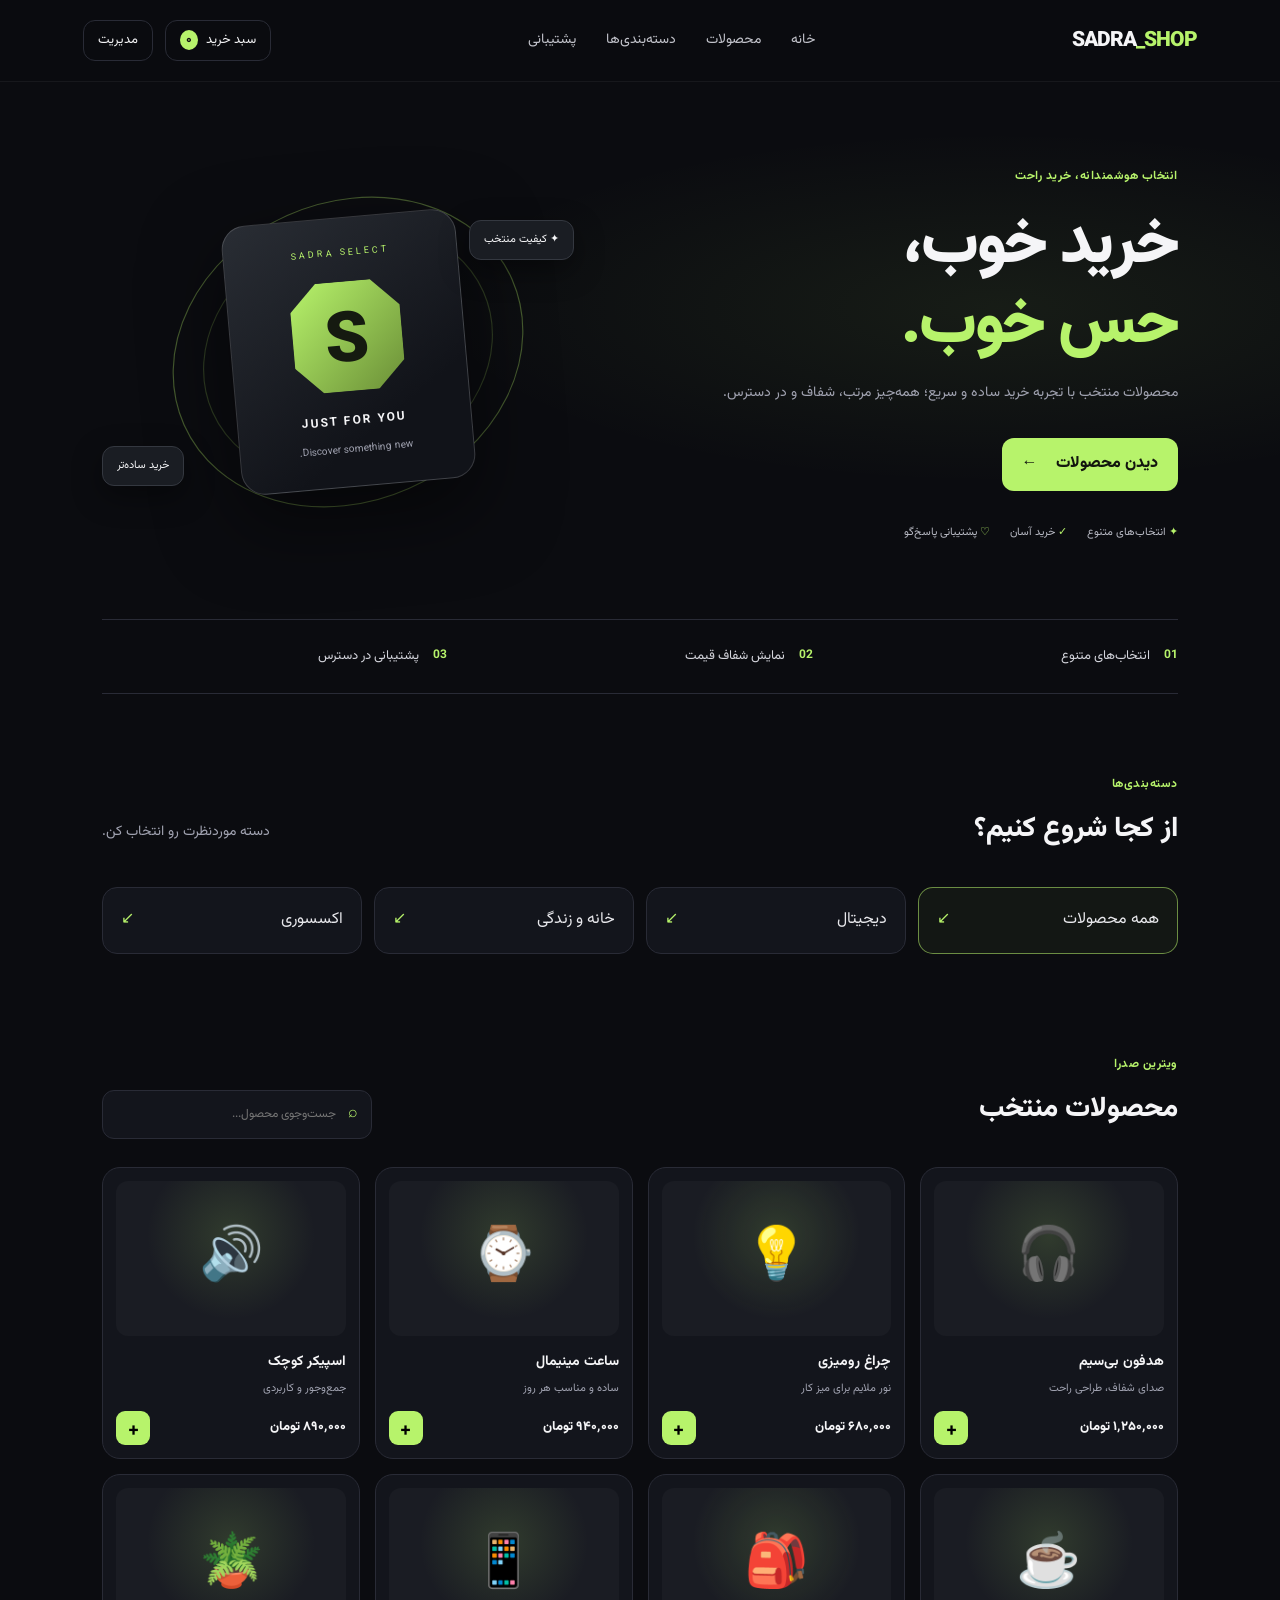
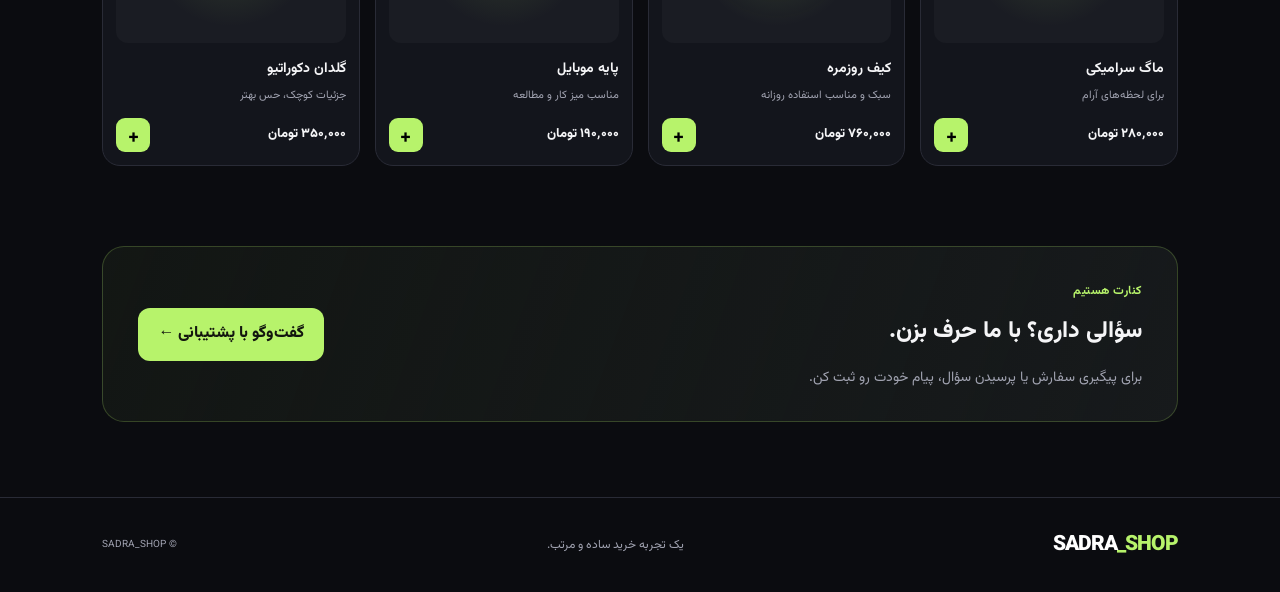
==== index.html @ ea57378d "Add files via upload" ====
<!doctype html>
<html lang="fa" dir="rtl">
<head>
<meta charset="utf-8"><meta name="viewport" content="width=device-width, initial-scale=1">
<title>SADRA_SHOP | فروشگاه</title><link rel="stylesheet" href="style.css">
</head>
<body>
<header class="topbar"><a class="brand" href="index.html">SADRA<span>_SHOP</span></a>
<button class="menu-btn" id="menuBtn" aria-label="باز کردن منو">☰</button>
<nav id="nav"><a href="#home">خانه</a><a href="#products">محصولات</a><a href="#categories">دسته‌بندی‌ها</a><a href="#support">پشتیبانی</a></nav>
<div class="head-actions"><button id="cartBtn" class="outline">سبد خرید <b id="cartCount">0</b></button><a class="admin-link" href="admin.html">مدیریت</a></div></header>
<main>
<section class="hero" id="home"><div class="hero-copy"><span class="eyebrow">انتخاب هوشمندانه، خرید راحت</span><h1>خرید خوب،<br><em>حس خوب.</em></h1><p>محصولات منتخب با تجربه خرید ساده و سریع؛ همه‌چیز مرتب، شفاف و در دسترس.</p><a class="primary" href="#products">دیدن محصولات <span>←</span></a><div class="hero-notes"><span>✦ انتخاب‌های متنوع</span><span>✓ خرید آسان</span><span>♡ پشتیبانی پاسخ‌گو</span></div></div><div class="hero-art"><div class="art-orbit"></div><div class="art-card"><span class="art-tag">SADRA SELECT</span><div class="art-cube">S</div><strong>JUST FOR YOU</strong><small>Discover something new.</small></div><div class="floating f1">✦ کیفیت منتخب</div><div class="floating f2">خرید ساده‌تر</div></div></section>
<section class="trust-row"><div><b>01</b><span>انتخاب‌های متنوع</span></div><div><b>02</b><span>نمایش شفاف قیمت</span></div><div><b>03</b><span>پشتیبانی در دسترس</span></div></section>
<section class="section" id="categories"><div class="section-head"><div><span class="eyebrow">دسته‌بندی‌ها</span><h2>از کجا شروع کنیم؟</h2></div><p>دسته موردنظرت رو انتخاب کن.</p></div><div class="category-grid"><button class="category active" data-category="همه">همه محصولات <span>↙</span></button><button class="category" data-category="دیجیتال">دیجیتال <span>↙</span></button><button class="category" data-category="خانه">خانه و زندگی <span>↙</span></button><button class="category" data-category="اکسسوری">اکسسوری <span>↙</span></button></div></section>
<section class="section products-section" id="products"><div class="section-head"><div><span class="eyebrow">ویترین صدرا</span><h2>محصولات منتخب</h2></div><label class="search"><span>⌕</span><input id="searchInput" placeholder="جست‌وجوی محصول..."></label></div><div class="product-grid" id="productGrid"></div><p class="empty hidden" id="emptyState">محصولی پیدا نشد.</p></section>
<section class="support-banner" id="support"><div><span class="eyebrow">کنارت هستیم</span><h2>سؤالی داری؟ با ما حرف بزن.</h2><p>برای پیگیری سفارش یا پرسیدن سؤال، پیام خودت رو ثبت کن.</p></div><button class="primary" id="supportBtn">گفت‌وگو با پشتیبانی ←</button></section>
</main><footer><a class="brand" href="#">SADRA<span>_SHOP</span></a><span>یک تجربه خرید ساده و مرتب.</span><small>© SADRA_SHOP</small></footer>
<div class="overlay hidden" id="cartModal"><div class="modal"><button class="close" data-close="cartModal">×</button><h2>سبد خرید</h2><div id="cartItems"></div><div class="total">مجموع: <b id="cartTotal">۰ تومان</b></div><form id="checkoutForm"><input name="name" placeholder="نام و نام خانوادگی" required><input name="phone" placeholder="شماره تماس" inputmode="tel" required><textarea name="address" placeholder="آدرس تحویل" required></textarea><button class="primary" type="submit">ثبت سفارش</button></form><p class="hint">این نسخه نمایشی است؛ سفارش‌ها فقط در همین مرورگر ذخیره می‌شوند و پرداخت آنلاین ندارد.</p></div></div>
<div class="overlay hidden" id="supportModal"><div class="modal"><button class="close" data-close="supportModal">×</button><h2>پشتیبانی صدرا</h2><div class="chat-box" id="chatMessages"><div class="chat-msg">سلام! چطور می‌تونیم کمکت کنیم؟</div></div><form id="supportForm"><textarea name="message" placeholder="پیامت رو بنویس..." required></textarea><button class="primary" type="submit">ارسال پیام</button></form><p class="hint">پیام‌ها به‌صورت محلی در این مرورگر نگهداری می‌شوند.</p></div></div>
<div class="toast hidden" id="toast"></div><script src="app.js"></script></body></html>
---- style.css ----
@import url('https://fonts.googleapis.com/css2?family=Vazirmatn:wght@400;500;600;700;800;900&display=swap');
:root{--bg:#0b0c10;--panel:#13151c;--panel2:#191b24;--text:#f5f5f7;--muted:#a1a3b1;--line:#292b36;--accent:#b7f36b;--accent2:#d6ff9c}
*{box-sizing:border-box}html{scroll-behavior:smooth}body{margin:0;background:var(--bg);color:var(--text);font-family:Vazirmatn,Tahoma,sans-serif;line-height:1.8}a{color:inherit;text-decoration:none}button,input,textarea{font:inherit}button{cursor:pointer}.topbar{height:82px;padding:0 6.5%;display:flex;align-items:center;justify-content:space-between;border-bottom:1px solid #ffffff0e;gap:24px;position:sticky;top:0;background:#0b0c10ed;backdrop-filter:blur(16px);z-index:10}.brand{font-weight:900;letter-spacing:-1px;font-size:21px;direction:ltr;white-space:nowrap}.brand span{color:var(--accent)}nav{display:flex;gap:30px;color:#c2c3cb;font-size:14px}nav a:hover,.admin-link:hover{color:var(--accent)}.head-actions{display:flex;gap:12px;align-items:center}.outline,.admin-link{border:1px solid var(--line);border-radius:12px;padding:8px 14px;background:transparent;color:var(--text);font-size:13px}.outline b{background:var(--accent);color:#111;border-radius:50%;padding:0 6px;margin-right:5px}.menu-btn{display:none;background:none;border:0;color:white;font-size:25px}.hero{padding:80px 8% 76px;display:grid;grid-template-columns:1.05fr .95fr;align-items:center;gap:40px;min-height:510px;background:radial-gradient(ellipse at 78% 42%,#b7f36b12,transparent 40%)}.eyebrow{color:var(--accent);font-size:12px;font-weight:700;letter-spacing:.5px}.hero h1{font-size:clamp(42px,5vw,68px);line-height:1.25;margin:15px 0;font-weight:900;letter-spacing:-2px}.hero h1 em{font-style:normal;color:var(--accent)}.hero p,.section-head p,.support-banner p{color:var(--muted);font-size:14px;max-width:460px}.primary{border:0;background:var(--accent);color:#12150e;border-radius:12px;padding:12px 20px;font-weight:800;display:inline-flex;align-items:center;gap:18px;justify-content:center}.primary:hover{background:var(--accent2);transform:translateY(-1px)}.hero-copy>.primary{margin-top:18px}.hero-notes{display:flex;gap:20px;flex-wrap:wrap;color:#b8bac4;font-size:11px;margin-top:32px}.hero-notes span:first-letter{color:var(--accent)}.hero-art{height:340px;position:relative;display:grid;place-items:center}.art-orbit{position:absolute;width:300px;height:300px;border:1px solid #b7f36b55;border-radius:50%;transform:rotate(-24deg) scaleX(1.2)}.art-orbit:before,.art-orbit:after{content:"";position:absolute;border:1px solid #b7f36b33;border-radius:50%;inset:25px;transform:rotate(45deg)}.art-orbit:after{inset:55px;transform:rotate(-25deg)}.art-card{position:relative;width:235px;height:270px;border:1px solid #ffffff28;border-radius:24px;background:linear-gradient(145deg,#292d34,#111319 72%);box-shadow:0 28px 80px #0008;display:flex;flex-direction:column;align-items:center;justify-content:center;gap:8px;transform:rotate(-5deg)}.art-tag{font-size:9px;letter-spacing:3px;color:var(--accent)}.art-cube{height:110px;width:110px;display:grid;place-items:center;font-size:70px;font-weight:900;color:#151a10;background:linear-gradient(135deg,var(--accent),#6b8f37);clip-path:polygon(25% 0,75% 0,100% 25%,100% 75%,75% 100%,25% 100%,0 75%,0 25%);margin:12px}.art-card strong{letter-spacing:2px;font-size:12px}.art-card small{color:var(--muted);font-size:10px}.floating{position:absolute;background:#1a1d23;border:1px solid #343840;padding:9px 14px;border-radius:12px;font-size:11px;box-shadow:0 10px 30px #0006}.f1{top:38px;right:4%}.f2{bottom:36px;left:0}.trust-row{margin:0 8%;padding:25px 0;border-top:1px solid var(--line);border-bottom:1px solid var(--line);display:grid;grid-template-columns:repeat(3,1fr);gap:20px}.trust-row div{display:flex;gap:14px;align-items:center}.trust-row b{font-size:12px;color:var(--accent)}.trust-row span{font-size:13px;color:#d4d5dc}.section{padding:76px 8% 20px}.section-head{display:flex;align-items:end;justify-content:space-between;gap:20px;margin-bottom:28px}.section-head h2,.support-banner h2{font-size:28px;margin:5px 0;font-weight:800}.category-grid{display:grid;grid-template-columns:repeat(4,1fr);gap:12px}.category{display:flex;justify-content:space-between;align-items:center;background:var(--panel);border:1px solid var(--line);border-radius:15px;padding:18px;color:#e8e8ec;text-align:right}.category span{color:var(--accent)}.category.active,.category:hover{border-color:#b7f36b8a;background:#b7f36b0c}.products-section{padding-bottom:80px}.search{display:flex;align-items:center;gap:10px;background:var(--panel);border:1px solid var(--line);padding:9px 13px;border-radius:12px;width:min(270px,100%);color:var(--accent)}.search input{background:transparent;border:0;outline:0;color:white;width:100%;font-size:12px}.product-grid{display:grid;grid-template-columns:repeat(4,minmax(0,1fr));gap:15px}.product-card{background:var(--panel);border:1px solid var(--line);border-radius:18px;padding:13px;min-width:0;transition:.2s}.product-card:hover{transform:translateY(-4px);border-color:#b7f36b66}.product-art{height:155px;border-radius:12px;background:radial-gradient(circle at 50% 35%,#b7f36b25,transparent 55%),#1a1c23;display:grid;place-items:center;font-size:52px;margin-bottom:14px}.product-card h3{font-size:14px;margin:0 0 4px}.product-card p{font-size:11px;color:var(--muted);margin:0 0 12px}.product-bottom{display:flex;align-items:center;justify-content:space-between;gap:8px}.price{font-weight:800;font-size:13px}.add-btn{background:var(--accent);border:0;border-radius:9px;width:34px;height:34px;font-size:20px;font-weight:800}.support-banner{margin:0 8% 75px;padding:30px 35px;border:1px solid #b7f36b36;background:linear-gradient(110deg,#b7f36b0c,#171a1c);border-radius:22px;display:flex;align-items:center;justify-content:space-between;gap:25px}.support-banner h2{font-size:23px}.support-banner p{margin-bottom:0}.support-banner .primary{white-space:nowrap}footer{border-top:1px solid var(--line);padding:28px 8%;display:flex;align-items:center;justify-content:space-between;gap:18px;color:var(--muted);font-size:12px}footer .brand{color:white}.overlay{position:fixed;inset:0;background:#000b;z-index:30;display:grid;place-items:center;padding:18px}.hidden{display:none!important}.modal{width:min(520px,100%);max-height:90vh;overflow:auto;background:#12141a;border:1px solid #353844;border-radius:20px;padding:26px;position:relative}.modal h2{margin-top:0}.close{position:absolute;left:17px;top:12px;background:none;border:0;color:white;font-size:27px}.modal input,.modal textarea{width:100%;background:#0b0c10;border:1px solid var(--line);border-radius:10px;padding:12px;color:white;margin:7px 0;outline:none}.modal textarea{min-height:85px;resize:vertical}.modal form .primary{width:100%;margin-top:7px}.hint{font-size:11px;color:var(--muted)}.cart-row{display:flex;justify-content:space-between;align-items:center;gap:12px;padding:12px 0;border-bottom:1px solid var(--line);font-size:13px}.cart-row button{background:none;border:0;color:#ff8989}.total{padding:18px 0;font-size:14px}.total b{color:var(--accent)}.chat-box{height:220px;overflow:auto;background:#0b0c10;border:1px solid var(--line);border-radius:12px;padding:12px}.chat-msg{background:#22252e;padding:10px 12px;border-radius:12px 12px 3px 12px;margin-bottom:10px;font-size:13px;max-width:85%;width:fit-content}.chat-msg.mine{margin-right:auto;background:#b7f36b;color:#10130d;border-radius:12px 12px 12px 3px}.toast{position:fixed;bottom:20px;left:20px;background:var(--accent);color:#10130d;padding:12px 18px;border-radius:12px;z-index:50;font-size:13px;font-weight:700}.empty{color:var(--muted);text-align:center;padding:30px}
@media(max-width:900px){.topbar{padding:0 4%;gap:12px}nav{gap:14px}.hero{padding:55px 6%;gap:15px}.section{padding-left:6%;padding-right:6%}.product-grid{grid-template-columns:repeat(2,minmax(0,1fr))}.product-art{height:135px}.support-banner{margin-left:6%;margin-right:6%}}
@media(max-width:650px){.topbar{height:68px}.menu-btn{display:block;order:3}.topbar nav{display:none;position:absolute;top:67px;right:0;left:0;background:#111319;border-bottom:1px solid var(--line);padding:18px 6%;flex-direction:column;gap:12px}.topbar nav.open{display:flex}.head-actions{margin-right:auto}.admin-link{display:none}.outline{padding:7px 9px;font-size:11px}.brand{font-size:17px}.hero{grid-template-columns:1fr;padding:42px 7% 35px}.hero h1{font-size:49px}.hero-art{height:290px;grid-row:1}.art-orbit{width:245px;height:245px}.art-card{width:190px;height:225px}.art-cube{width:85px;height:85px;font-size:55px}.f1{right:0;top:18px}.f2{bottom:15px}.hero-notes{gap:12px}.trust-row{margin:0 7%;grid-template-columns:1fr;gap:12px}.section{padding:55px 7% 15px}.section-head{align-items:flex-start;flex-direction:column}.section-head h2,.support-banner h2{font-size:24px}.category-grid{grid-template-columns:repeat(2,1fr)}.category{padding:13px;font-size:12px}.product-grid{gap:10px}.product-card{padding:9px}.product-art{height:115px;font-size:42px}.product-card h3{font-size:12px}.product-bottom{align-items:flex-start;flex-direction:column}.add-btn{width:100%;height:32px}.support-banner{margin:25px 7% 50px;padding:22px;align-items:flex-start;flex-direction:column}.support-banner .primary{width:100%}footer{padding:25px 7%;flex-wrap:wrap}footer small{width:100%}}

/* Admin panel */
.panel{background:var(--panel);border:1px solid var(--line);border-radius:18px;padding:22px;margin:22px 0}.panel h2{font-size:18px;margin:0 0 18px}.admin-form{display:grid;grid-template-columns:repeat(3,minmax(0,1fr));gap:10px;margin-bottom:28px}.admin-form input,.admin-form select,.admin-row select{min-width:0;background:#0b0c10;border:1px solid var(--line);border-radius:10px;padding:11px;color:white;outline:none}.admin-row{display:flex;align-items:center;justify-content:space-between;gap:12px;padding:13px 0;border-bottom:1px solid var(--line);font-size:13px}.admin-row:last-child{border-bottom:0}.admin-row small{display:block;color:var(--muted);font-size:11px}.danger{border:1px solid #633b42;background:#321c22;color:#ff9aa5;border-radius:8px;padding:6px 10px}.admin-row b{white-space:nowrap;color:var(--accent)}@media(max-width:650px){.admin-form{grid-template-columns:1fr}.admin-row{align-items:flex-start;flex-wrap:wrap}.admin-row select{max-width:100%}}
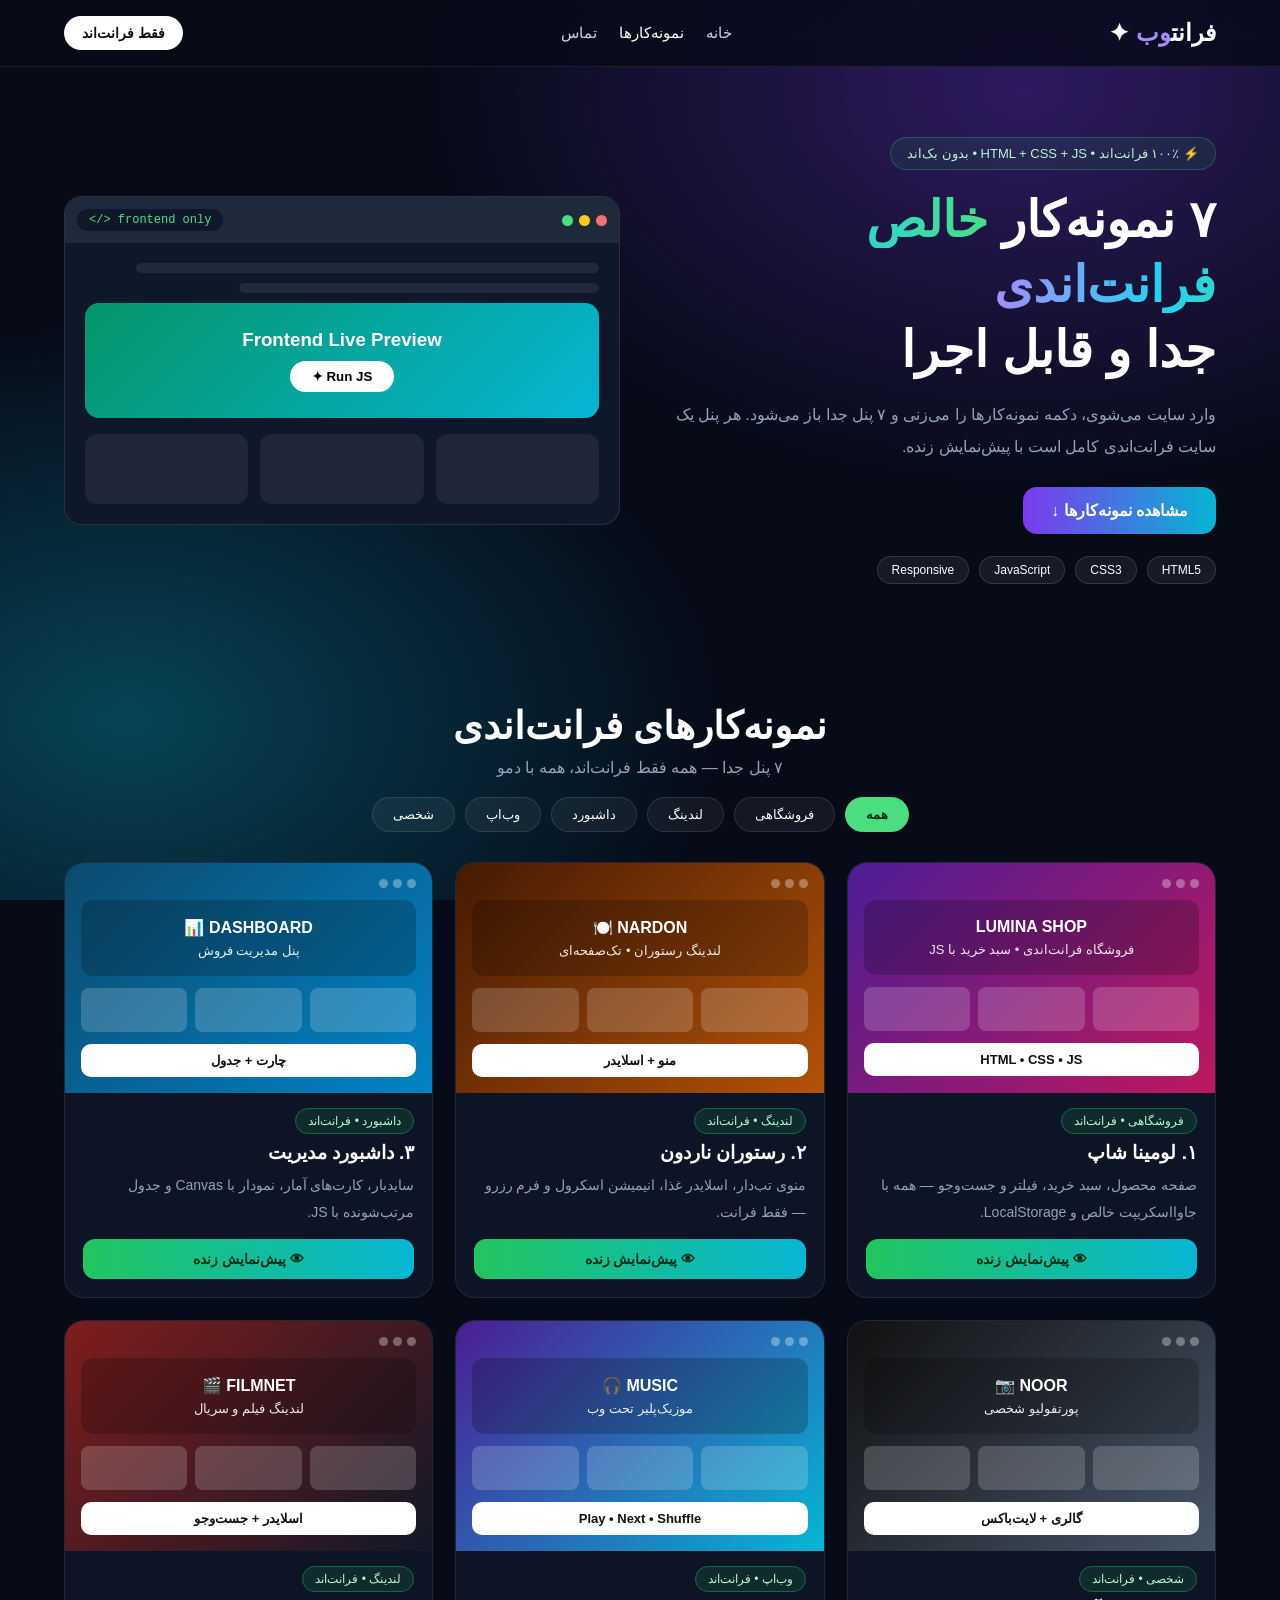
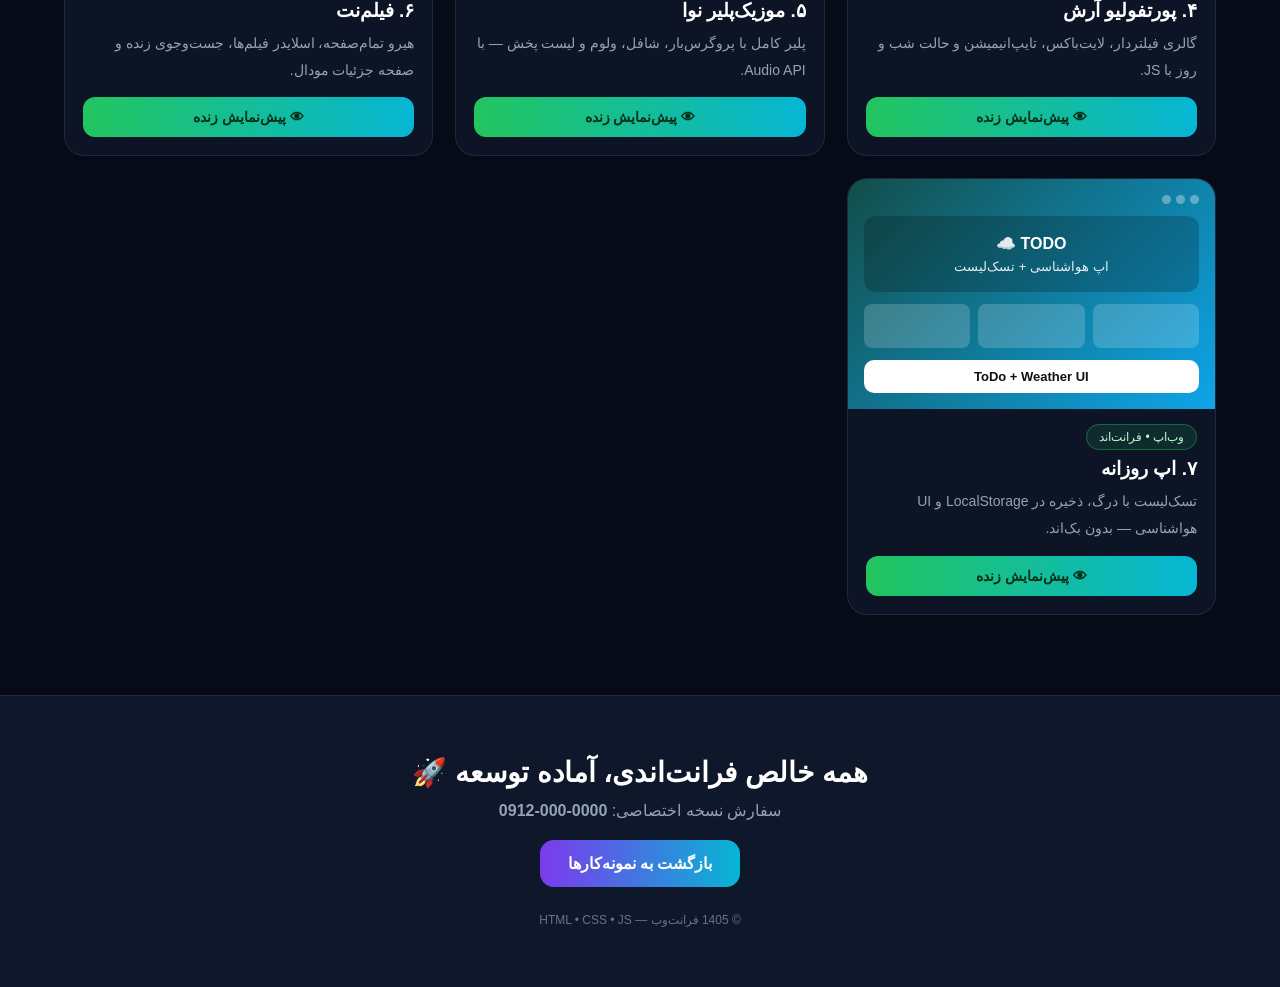
==== commit f8ccd00d: "Add files via upload" ====
--- a/index.html
+++ b/index.html
@@ -1,21 +1,106 @@
-<!doctype html>
+<!DOCTYPE html>
 <html lang="fa" dir="rtl">
 <head>
-<meta charset="utf-8"><meta name="viewport" content="width=device-width, initial-scale=1">
-<title>SADRA_SHOP | فروشگاه</title><link rel="stylesheet" href="style.css">
+<meta charset="UTF-8">
+<meta name="viewport" content="width=device-width, initial-scale=1.0">
+<title>فرانت‌وب | ۷ نمونه‌کار فرانت‌اند</title>
+<link rel="stylesheet" href="style.css">
 </head>
 <body>
-<header class="topbar"><a class="brand" href="index.html">SADRA<span>_SHOP</span></a>
-<button class="menu-btn" id="menuBtn" aria-label="باز کردن منو">☰</button>
-<nav id="nav"><a href="#home">خانه</a><a href="#products">محصولات</a><a href="#categories">دسته‌بندی‌ها</a><a href="#support">پشتیبانی</a></nav>
-<div class="head-actions"><button id="cartBtn" class="outline">سبد خرید <b id="cartCount">0</b></button><a class="admin-link" href="admin.html">مدیریت</a></div></header>
-<main>
-<section class="hero" id="home"><div class="hero-copy"><span class="eyebrow">انتخاب هوشمندانه، خرید راحت</span><h1>خرید خوب،<br><em>حس خوب.</em></h1><p>محصولات منتخب با تجربه خرید ساده و سریع؛ همه‌چیز مرتب، شفاف و در دسترس.</p><a class="primary" href="#products">دیدن محصولات <span>←</span></a><div class="hero-notes"><span>✦ انتخاب‌های متنوع</span><span>✓ خرید آسان</span><span>♡ پشتیبانی پاسخ‌گو</span></div></div><div class="hero-art"><div class="art-orbit"></div><div class="art-card"><span class="art-tag">SADRA SELECT</span><div class="art-cube">S</div><strong>JUST FOR YOU</strong><small>Discover something new.</small></div><div class="floating f1">✦ کیفیت منتخب</div><div class="floating f2">خرید ساده‌تر</div></div></section>
-<section class="trust-row"><div><b>01</b><span>انتخاب‌های متنوع</span></div><div><b>02</b><span>نمایش شفاف قیمت</span></div><div><b>03</b><span>پشتیبانی در دسترس</span></div></section>
-<section class="section" id="categories"><div class="section-head"><div><span class="eyebrow">دسته‌بندی‌ها</span><h2>از کجا شروع کنیم؟</h2></div><p>دسته موردنظرت رو انتخاب کن.</p></div><div class="category-grid"><button class="category active" data-category="همه">همه محصولات <span>↙</span></button><button class="category" data-category="دیجیتال">دیجیتال <span>↙</span></button><button class="category" data-category="خانه">خانه و زندگی <span>↙</span></button><button class="category" data-category="اکسسوری">اکسسوری <span>↙</span></button></div></section>
-<section class="section products-section" id="products"><div class="section-head"><div><span class="eyebrow">ویترین صدرا</span><h2>محصولات منتخب</h2></div><label class="search"><span>⌕</span><input id="searchInput" placeholder="جست‌وجوی محصول..."></label></div><div class="product-grid" id="productGrid"></div><p class="empty hidden" id="emptyState">محصولی پیدا نشد.</p></section>
-<section class="support-banner" id="support"><div><span class="eyebrow">کنارت هستیم</span><h2>سؤالی داری؟ با ما حرف بزن.</h2><p>برای پیگیری سفارش یا پرسیدن سؤال، پیام خودت رو ثبت کن.</p></div><button class="primary" id="supportBtn">گفت‌وگو با پشتیبانی ←</button></section>
-</main><footer><a class="brand" href="#">SADRA<span>_SHOP</span></a><span>یک تجربه خرید ساده و مرتب.</span><small>© SADRA_SHOP</small></footer>
-<div class="overlay hidden" id="cartModal"><div class="modal"><button class="close" data-close="cartModal">×</button><h2>سبد خرید</h2><div id="cartItems"></div><div class="total">مجموع: <b id="cartTotal">۰ تومان</b></div><form id="checkoutForm"><input name="name" placeholder="نام و نام خانوادگی" required><input name="phone" placeholder="شماره تماس" inputmode="tel" required><textarea name="address" placeholder="آدرس تحویل" required></textarea><button class="primary" type="submit">ثبت سفارش</button></form><p class="hint">این نسخه نمایشی است؛ سفارش‌ها فقط در همین مرورگر ذخیره می‌شوند و پرداخت آنلاین ندارد.</p></div></div>
-<div class="overlay hidden" id="supportModal"><div class="modal"><button class="close" data-close="supportModal">×</button><h2>پشتیبانی صدرا</h2><div class="chat-box" id="chatMessages"><div class="chat-msg">سلام! چطور می‌تونیم کمکت کنیم؟</div></div><form id="supportForm"><textarea name="message" placeholder="پیامت رو بنویس..." required></textarea><button class="primary" type="submit">ارسال پیام</button></form><p class="hint">پیام‌ها به‌صورت محلی در این مرورگر نگهداری می‌شوند.</p></div></div>
-<div class="toast hidden" id="toast"></div><script src="app.js"></script></body></html>+<div class="bg-glow"></div>
+<header class="header">
+<div class="logo">فرانت<span>وب</span> ✦</div>
+<nav class="nav">
+<a href="#home">خانه</a>
+<a href="#works" class="active">نمونه‌کارها</a>
+<a href="#contact">تماس</a>
+</nav>
+<a href="#works" class="btn-small">فقط فرانت‌اند</a>
+</header>
+
+<section class="hero" id="home">
+<div class="hero-text">
+<div class="pill">⚡ ۱۰۰٪ فرانت‌اند • HTML + CSS + JS • بدون بک‌اند</div>
+<h1>۷ نمونه‌کار <span class="grad">خالص فرانت‌اندی</span><br>جدا و قابل اجرا</h1>
+<p>وارد سایت می‌شوی، دکمه نمونه‌کارها را می‌زنی و ۷ پنل جدا باز می‌شود. هر پنل یک سایت فرانت‌اندی کامل است با پیش‌نمایش زنده.</p>
+<div class="hero-btns">
+<a href="#works" class="btn-main">مشاهده نمونه‌کارها ↓</a>
+</div>
+<div class="techs"><span>HTML5</span><span>CSS3</span><span>JavaScript</span><span>Responsive</span></div>
+</div>
+<div class="hero-visual">
+<div class="browser">
+<div class="browser-bar"><i></i><i></i><i></i><span>&lt;/&gt; frontend only</span></div>
+<div class="browser-body">
+<div class="code-line w90"></div>
+<div class="code-line w70"></div>
+<div class="bv-hero"><h3>Frontend Live Preview</h3><button>Run JS ✦</button></div>
+<div class="bv-row"><div></div><div></div><div></div></div>
+</div>
+</div>
+</div>
+</section>
+
+<section class="works" id="works">
+<div class="section-head">
+<h2>نمونه‌کارهای فرانت‌اندی</h2>
+<p>۷ پنل جدا — همه فقط فرانت‌اند، همه با دمو</p>
+<div class="filters">
+<button class="filter active" data-f="all">همه</button>
+<button class="filter" data-f="فروشگاهی">فروشگاهی</button>
+<button class="filter" data-f="لندینگ">لندینگ</button>
+<button class="filter" data-f="داشبورد">داشبورد</button>
+<button class="filter" data-f="وب‌اپ">وب‌اپ</button>
+<button class="filter" data-f="شخصی">شخصی</button>
+</div>
+</div>
+
+<div class="grid">
+<article class="card" data-cat="فروشگاهی">
+<div class="mock m1"><div class="dots"><i></i><i></i><i></i></div><div class="m-hero">LUMINA SHOP<span>فروشگاه فرانت‌اندی • سبد خرید با JS</span></div><div class="m-row"><div></div><div></div><div></div></div><div class="m-btn">HTML • CSS • JS</div></div>
+<div class="card-body"><span class="badge">فروشگاهی • فرانت‌اند</span><h3>۱. لومینا شاپ</h3><p>صفحه محصول، سبد خرید، فیلتر و جست‌وجو — همه با جاوااسکریپت خالص و LocalStorage.</p><div class="actions"><button onclick="openDemo(0)">👁 پیش‌نمایش زنده</button></div></div>
+</article>
+
+<article class="card" data-cat="لندینگ">
+<div class="mock m2"><div class="dots"><i></i><i></i><i></i></div><div class="m-hero">NARDON 🍽️<span>لندینگ رستوران • تک‌صفحه‌ای</span></div><div class="m-row"><div></div><div></div><div></div></div><div class="m-btn">منو + اسلایدر</div></div>
+<div class="card-body"><span class="badge">لندینگ • فرانت‌اند</span><h3>۲. رستوران ناردون</h3><p>منوی تب‌دار، اسلایدر غذا، انیمیشن اسکرول و فرم رزرو — فقط فرانت.</p><div class="actions"><button onclick="openDemo(1)">👁 پیش‌نمایش زنده</button></div></div>
+</article>
+
+<article class="card" data-cat="داشبورد">
+<div class="mock m3"><div class="dots"><i></i><i></i><i></i></div><div class="m-hero">DASHBOARD 📊<span>پنل مدیریت فروش</span></div><div class="m-row"><div></div><div></div><div></div></div><div class="m-btn">چارت + جدول</div></div>
+<div class="card-body"><span class="badge">داشبورد • فرانت‌اند</span><h3>۳. داشبورد مدیریت</h3><p>سایدبار، کارت‌های آمار، نمودار با Canvas و جدول مرتب‌شونده با JS.</p><div class="actions"><button onclick="openDemo(2)">👁 پیش‌نمایش زنده</button></div></div>
+</article>
+
+<article class="card" data-cat="شخصی">
+<div class="mock m4"><div class="dots"><i></i><i></i><i></i></div><div class="m-hero">NOOR 📷<span>پورتفولیو شخصی</span></div><div class="m-row"><div></div><div></div><div></div></div><div class="m-btn">گالری + لایت‌باکس</div></div>
+<div class="card-body"><span class="badge">شخصی • فرانت‌اند</span><h3>۴. پورتفولیو آرش</h3><p>گالری فیلتردار، لایت‌باکس، تایپ‌انیمیشن و حالت شب و روز با JS.</p><div class="actions"><button onclick="openDemo(3)">👁 پیش‌نمایش زنده</button></div></div>
+</article>
+
+<article class="card" data-cat="وب‌اپ">
+<div class="mock m5"><div class="dots"><i></i><i></i><i></i></div><div class="m-hero">MUSIC 🎧<span>موزیک‌پلیر تحت وب</span></div><div class="m-row"><div></div><div></div><div></div></div><div class="m-btn">Play • Next • Shuffle</div></div>
+<div class="card-body"><span class="badge">وب‌اپ • فرانت‌اند</span><h3>۵. موزیک‌پلیر نوا</h3><p>پلیر کامل با پروگرس‌بار، شافل، ولوم و لیست پخش — با Audio API.</p><div class="actions"><button onclick="openDemo(4)">👁 پیش‌نمایش زنده</button></div></div>
+</article>
+
+<article class="card" data-cat="لندینگ">
+<div class="mock m6"><div class="dots"><i></i><i></i><i></i></div><div class="m-hero">FILMNET 🎬<span>لندینگ فیلم و سریال</span></div><div class="m-row"><div></div><div></div><div></div></div><div class="m-btn">اسلایدر + جست‌وجو</div></div>
+<div class="card-body"><span class="badge">لندینگ • فرانت‌اند</span><h3>۶. فیلم‌نت</h3><p>هیرو تمام‌صفحه، اسلایدر فیلم‌ها، جست‌وجوی زنده و صفحه جزئیات مودال.</p><div class="actions"><button onclick="openDemo(5)">👁 پیش‌نمایش زنده</button></div></div>
+</article>
+
+<article class="card" data-cat="وب‌اپ">
+<div class="mock m7"><div class="dots"><i></i><i></i><i></i></div><div class="m-hero">TODO ☁️<span>اپ هواشناسی + تسک‌لیست</span></div><div class="m-row"><div></div><div></div><div></div></div><div class="m-btn">ToDo + Weather UI</div></div>
+<div class="card-body"><span class="badge">وب‌اپ • فرانت‌اند</span><h3>۷. اپ روزانه</h3><p>تسک‌لیست با درگ، ذخیره در LocalStorage و UI هواشناسی — بدون بک‌اند.</p><div class="actions"><button onclick="openDemo(6)">👁 پیش‌نمایش زنده</button></div></div>
+</article>
+</div>
+</section>
+
+<footer id="contact">
+<h2>همه خالص فرانت‌اندی، آماده توسعه 🚀</h2>
+<p>سفارش نسخه اختصاصی: <b dir="ltr">0912-000-0000</b></p>
+<a href="#works" class="btn-main">بازگشت به نمونه‌کارها</a>
+<span class="copy">© 1405 فرانت‌وب — HTML • CSS • JS</span>
+</footer>
+
+<div class="modal" id="modal"><div class="modal-box"><button class="close" onclick="closeDemo()">✕</button><div id="modalContent"></div></div></div>
+<script src="script.js"></script>
+</body>
+</html>
--- a/style.css
+++ b/style.css
@@ -1,8 +1,43 @@
-@import url('https://fonts.googleapis.com/css2?family=Vazirmatn:wght@400;500;600;700;800;900&display=swap');
-:root{--bg:#0b0c10;--panel:#13151c;--panel2:#191b24;--text:#f5f5f7;--muted:#a1a3b1;--line:#292b36;--accent:#b7f36b;--accent2:#d6ff9c}
-*{box-sizing:border-box}html{scroll-behavior:smooth}body{margin:0;background:var(--bg);color:var(--text);font-family:Vazirmatn,Tahoma,sans-serif;line-height:1.8}a{color:inherit;text-decoration:none}button,input,textarea{font:inherit}button{cursor:pointer}.topbar{height:82px;padding:0 6.5%;display:flex;align-items:center;justify-content:space-between;border-bottom:1px solid #ffffff0e;gap:24px;position:sticky;top:0;background:#0b0c10ed;backdrop-filter:blur(16px);z-index:10}.brand{font-weight:900;letter-spacing:-1px;font-size:21px;direction:ltr;white-space:nowrap}.brand span{color:var(--accent)}nav{display:flex;gap:30px;color:#c2c3cb;font-size:14px}nav a:hover,.admin-link:hover{color:var(--accent)}.head-actions{display:flex;gap:12px;align-items:center}.outline,.admin-link{border:1px solid var(--line);border-radius:12px;padding:8px 14px;background:transparent;color:var(--text);font-size:13px}.outline b{background:var(--accent);color:#111;border-radius:50%;padding:0 6px;margin-right:5px}.menu-btn{display:none;background:none;border:0;color:white;font-size:25px}.hero{padding:80px 8% 76px;display:grid;grid-template-columns:1.05fr .95fr;align-items:center;gap:40px;min-height:510px;background:radial-gradient(ellipse at 78% 42%,#b7f36b12,transparent 40%)}.eyebrow{color:var(--accent);font-size:12px;font-weight:700;letter-spacing:.5px}.hero h1{font-size:clamp(42px,5vw,68px);line-height:1.25;margin:15px 0;font-weight:900;letter-spacing:-2px}.hero h1 em{font-style:normal;color:var(--accent)}.hero p,.section-head p,.support-banner p{color:var(--muted);font-size:14px;max-width:460px}.primary{border:0;background:var(--accent);color:#12150e;border-radius:12px;padding:12px 20px;font-weight:800;display:inline-flex;align-items:center;gap:18px;justify-content:center}.primary:hover{background:var(--accent2);transform:translateY(-1px)}.hero-copy>.primary{margin-top:18px}.hero-notes{display:flex;gap:20px;flex-wrap:wrap;color:#b8bac4;font-size:11px;margin-top:32px}.hero-notes span:first-letter{color:var(--accent)}.hero-art{height:340px;position:relative;display:grid;place-items:center}.art-orbit{position:absolute;width:300px;height:300px;border:1px solid #b7f36b55;border-radius:50%;transform:rotate(-24deg) scaleX(1.2)}.art-orbit:before,.art-orbit:after{content:"";position:absolute;border:1px solid #b7f36b33;border-radius:50%;inset:25px;transform:rotate(45deg)}.art-orbit:after{inset:55px;transform:rotate(-25deg)}.art-card{position:relative;width:235px;height:270px;border:1px solid #ffffff28;border-radius:24px;background:linear-gradient(145deg,#292d34,#111319 72%);box-shadow:0 28px 80px #0008;display:flex;flex-direction:column;align-items:center;justify-content:center;gap:8px;transform:rotate(-5deg)}.art-tag{font-size:9px;letter-spacing:3px;color:var(--accent)}.art-cube{height:110px;width:110px;display:grid;place-items:center;font-size:70px;font-weight:900;color:#151a10;background:linear-gradient(135deg,var(--accent),#6b8f37);clip-path:polygon(25% 0,75% 0,100% 25%,100% 75%,75% 100%,25% 100%,0 75%,0 25%);margin:12px}.art-card strong{letter-spacing:2px;font-size:12px}.art-card small{color:var(--muted);font-size:10px}.floating{position:absolute;background:#1a1d23;border:1px solid #343840;padding:9px 14px;border-radius:12px;font-size:11px;box-shadow:0 10px 30px #0006}.f1{top:38px;right:4%}.f2{bottom:36px;left:0}.trust-row{margin:0 8%;padding:25px 0;border-top:1px solid var(--line);border-bottom:1px solid var(--line);display:grid;grid-template-columns:repeat(3,1fr);gap:20px}.trust-row div{display:flex;gap:14px;align-items:center}.trust-row b{font-size:12px;color:var(--accent)}.trust-row span{font-size:13px;color:#d4d5dc}.section{padding:76px 8% 20px}.section-head{display:flex;align-items:end;justify-content:space-between;gap:20px;margin-bottom:28px}.section-head h2,.support-banner h2{font-size:28px;margin:5px 0;font-weight:800}.category-grid{display:grid;grid-template-columns:repeat(4,1fr);gap:12px}.category{display:flex;justify-content:space-between;align-items:center;background:var(--panel);border:1px solid var(--line);border-radius:15px;padding:18px;color:#e8e8ec;text-align:right}.category span{color:var(--accent)}.category.active,.category:hover{border-color:#b7f36b8a;background:#b7f36b0c}.products-section{padding-bottom:80px}.search{display:flex;align-items:center;gap:10px;background:var(--panel);border:1px solid var(--line);padding:9px 13px;border-radius:12px;width:min(270px,100%);color:var(--accent)}.search input{background:transparent;border:0;outline:0;color:white;width:100%;font-size:12px}.product-grid{display:grid;grid-template-columns:repeat(4,minmax(0,1fr));gap:15px}.product-card{background:var(--panel);border:1px solid var(--line);border-radius:18px;padding:13px;min-width:0;transition:.2s}.product-card:hover{transform:translateY(-4px);border-color:#b7f36b66}.product-art{height:155px;border-radius:12px;background:radial-gradient(circle at 50% 35%,#b7f36b25,transparent 55%),#1a1c23;display:grid;place-items:center;font-size:52px;margin-bottom:14px}.product-card h3{font-size:14px;margin:0 0 4px}.product-card p{font-size:11px;color:var(--muted);margin:0 0 12px}.product-bottom{display:flex;align-items:center;justify-content:space-between;gap:8px}.price{font-weight:800;font-size:13px}.add-btn{background:var(--accent);border:0;border-radius:9px;width:34px;height:34px;font-size:20px;font-weight:800}.support-banner{margin:0 8% 75px;padding:30px 35px;border:1px solid #b7f36b36;background:linear-gradient(110deg,#b7f36b0c,#171a1c);border-radius:22px;display:flex;align-items:center;justify-content:space-between;gap:25px}.support-banner h2{font-size:23px}.support-banner p{margin-bottom:0}.support-banner .primary{white-space:nowrap}footer{border-top:1px solid var(--line);padding:28px 8%;display:flex;align-items:center;justify-content:space-between;gap:18px;color:var(--muted);font-size:12px}footer .brand{color:white}.overlay{position:fixed;inset:0;background:#000b;z-index:30;display:grid;place-items:center;padding:18px}.hidden{display:none!important}.modal{width:min(520px,100%);max-height:90vh;overflow:auto;background:#12141a;border:1px solid #353844;border-radius:20px;padding:26px;position:relative}.modal h2{margin-top:0}.close{position:absolute;left:17px;top:12px;background:none;border:0;color:white;font-size:27px}.modal input,.modal textarea{width:100%;background:#0b0c10;border:1px solid var(--line);border-radius:10px;padding:12px;color:white;margin:7px 0;outline:none}.modal textarea{min-height:85px;resize:vertical}.modal form .primary{width:100%;margin-top:7px}.hint{font-size:11px;color:var(--muted)}.cart-row{display:flex;justify-content:space-between;align-items:center;gap:12px;padding:12px 0;border-bottom:1px solid var(--line);font-size:13px}.cart-row button{background:none;border:0;color:#ff8989}.total{padding:18px 0;font-size:14px}.total b{color:var(--accent)}.chat-box{height:220px;overflow:auto;background:#0b0c10;border:1px solid var(--line);border-radius:12px;padding:12px}.chat-msg{background:#22252e;padding:10px 12px;border-radius:12px 12px 3px 12px;margin-bottom:10px;font-size:13px;max-width:85%;width:fit-content}.chat-msg.mine{margin-right:auto;background:#b7f36b;color:#10130d;border-radius:12px 12px 12px 3px}.toast{position:fixed;bottom:20px;left:20px;background:var(--accent);color:#10130d;padding:12px 18px;border-radius:12px;z-index:50;font-size:13px;font-weight:700}.empty{color:var(--muted);text-align:center;padding:30px}
-@media(max-width:900px){.topbar{padding:0 4%;gap:12px}nav{gap:14px}.hero{padding:55px 6%;gap:15px}.section{padding-left:6%;padding-right:6%}.product-grid{grid-template-columns:repeat(2,minmax(0,1fr))}.product-art{height:135px}.support-banner{margin-left:6%;margin-right:6%}}
-@media(max-width:650px){.topbar{height:68px}.menu-btn{display:block;order:3}.topbar nav{display:none;position:absolute;top:67px;right:0;left:0;background:#111319;border-bottom:1px solid var(--line);padding:18px 6%;flex-direction:column;gap:12px}.topbar nav.open{display:flex}.head-actions{margin-right:auto}.admin-link{display:none}.outline{padding:7px 9px;font-size:11px}.brand{font-size:17px}.hero{grid-template-columns:1fr;padding:42px 7% 35px}.hero h1{font-size:49px}.hero-art{height:290px;grid-row:1}.art-orbit{width:245px;height:245px}.art-card{width:190px;height:225px}.art-cube{width:85px;height:85px;font-size:55px}.f1{right:0;top:18px}.f2{bottom:15px}.hero-notes{gap:12px}.trust-row{margin:0 7%;grid-template-columns:1fr;gap:12px}.section{padding:55px 7% 15px}.section-head{align-items:flex-start;flex-direction:column}.section-head h2,.support-banner h2{font-size:24px}.category-grid{grid-template-columns:repeat(2,1fr)}.category{padding:13px;font-size:12px}.product-grid{gap:10px}.product-card{padding:9px}.product-art{height:115px;font-size:42px}.product-card h3{font-size:12px}.product-bottom{align-items:flex-start;flex-direction:column}.add-btn{width:100%;height:32px}.support-banner{margin:25px 7% 50px;padding:22px;align-items:flex-start;flex-direction:column}.support-banner .primary{width:100%}footer{padding:25px 7%;flex-wrap:wrap}footer small{width:100%}}
-
-/* Admin panel */
-.panel{background:var(--panel);border:1px solid var(--line);border-radius:18px;padding:22px;margin:22px 0}.panel h2{font-size:18px;margin:0 0 18px}.admin-form{display:grid;grid-template-columns:repeat(3,minmax(0,1fr));gap:10px;margin-bottom:28px}.admin-form input,.admin-form select,.admin-row select{min-width:0;background:#0b0c10;border:1px solid var(--line);border-radius:10px;padding:11px;color:white;outline:none}.admin-row{display:flex;align-items:center;justify-content:space-between;gap:12px;padding:13px 0;border-bottom:1px solid var(--line);font-size:13px}.admin-row:last-child{border-bottom:0}.admin-row small{display:block;color:var(--muted);font-size:11px}.danger{border:1px solid #633b42;background:#321c22;color:#ff9aa5;border-radius:8px;padding:6px 10px}.admin-row b{white-space:nowrap;color:var(--accent)}@media(max-width:650px){.admin-form{grid-template-columns:1fr}.admin-row{align-items:flex-start;flex-wrap:wrap}.admin-row select{max-width:100%}}
+*{margin:0;padding:0;box-sizing:border-box}
+body{font-family:Tahoma,sans-serif;background:#070b18;color:#fff;overflow-x:hidden}
+.bg-glow{position:fixed;inset:0;background:radial-gradient(600px 400px at 80% 10%,#7c3aed55,transparent),radial-gradient(600px 400px at 10% 80%,#06b6d455,transparent);z-index:-1}
+.header{position:sticky;top:0;z-index:50;display:flex;align-items:center;justify-content:space-between;padding:16px 5%;background:#070b18cc;backdrop-filter:blur(12px);border-bottom:1px solid #ffffff15}
+.logo{font-size:24px;font-weight:900}.logo span{color:#a78bfa}
+.nav{display:flex;gap:22px}.nav a{color:#cbd5e1;text-decoration:none;font-size:15px}.nav a.active{color:#fff}
+.btn-small{background:#fff;color:#111;padding:9px 18px;border-radius:30px;text-decoration:none;font-weight:700;font-size:14px}
+.hero{display:flex;gap:40px;align-items:center;padding:70px 5%;flex-wrap:wrap}
+.hero-text{flex:1;min-width:300px}
+.pill{display:inline-block;background:#22c55e18;border:1px solid #22c55e55;color:#bbf7d0;padding:8px 16px;border-radius:30px;font-size:13px;margin-bottom:18px}
+.hero h1{font-size:50px;line-height:1.3;margin-bottom:16px}
+.grad{background:linear-gradient(90deg,#a78bfa,#22d3ee,#4ade80);-webkit-background-clip:text;background-clip:text;color:transparent}
+.hero p{color:#94a3b8;line-height:2;margin-bottom:24px}
+.hero-btns{display:flex;gap:12px;margin-bottom:22px}
+.btn-main{background:linear-gradient(90deg,#7c3aed,#06b6d4);color:#fff;padding:14px 28px;border-radius:14px;text-decoration:none;font-weight:800;display:inline-block}
+.techs{display:flex;gap:10px}.techs span{background:#ffffff10;border:1px solid #ffffff20;padding:6px 14px;border-radius:20px;font-size:12px;direction:ltr}
+.hero-visual{flex:1;min-width:320px}
+.browser{background:#0f172a;border:1px solid #ffffff1c;border-radius:18px;overflow:hidden}
+.browser-bar{display:flex;align-items:center;gap:6px;padding:12px;background:#1e293b}.browser-bar i{width:11px;height:11px;border-radius:50%;background:#f87171;display:block}.browser-bar i:nth-child(2){background:#facc15}.browser-bar i:nth-child(3){background:#4ade80}.browser-bar span{margin-right:auto;font-size:12px;color:#4ade80;background:#0f172a;padding:4px 12px;border-radius:20px;direction:ltr;font-family:monospace}
+.browser-body{padding:20px}.code-line{height:10px;background:#ffffff14;border-radius:6px;margin-bottom:10px}.w90{width:90%}.w70{width:70%}
+.bv-hero{background:linear-gradient(135deg,#059669,#06b6d4);border-radius:14px;padding:26px;text-align:center}.bv-hero button{border:none;background:#fff;padding:8px 22px;border-radius:20px;font-weight:700;margin-top:10px}
+.bv-row{display:flex;gap:12px;margin-top:16px}.bv-row div{flex:1;height:70px;background:#ffffff10;border-radius:12px}
+.works{padding:50px 5%}.section-head{text-align:center;margin-bottom:30px}.section-head h2{font-size:38px}.section-head p{color:#94a3b8;margin:10px 0 20px}
+.filters{display:flex;gap:10px;justify-content:center;flex-wrap:wrap}.filter{background:#ffffff0e;border:1px solid #ffffff1c;color:#fff;padding:9px 20px;border-radius:30px;cursor:pointer;font-family:inherit}.filter.active{background:#4ade80;color:#052e16;font-weight:800;border-color:#4ade80}
+.grid{display:grid;grid-template-columns:repeat(auto-fill,minmax(300px,1fr));gap:22px}
+.card{background:#0f172acc;border:1px solid #ffffff15;border-radius:20px;overflow:hidden;transition:.3s}
+.card:hover{transform:translateY(-8px);border-color:#4ade80;box-shadow:0 20px 60px #22c55e22}
+.mock{padding:16px;height:230px}.dots{display:flex;gap:5px;margin-bottom:12px}.dots i{width:9px;height:9px;background:#ffffff55;border-radius:50%;display:block}
+.m1{background:linear-gradient(135deg,#4c1d95,#be185d)}.m2{background:linear-gradient(135deg,#451a03,#b45309)}.m3{background:linear-gradient(135deg,#0c4a6e,#0284c7)}.m4{background:linear-gradient(135deg,#111,#475569)}.m5{background:linear-gradient(135deg,#4c1d95,#06b6d4)}.m6{background:linear-gradient(135deg,#7f1d1d,#111827)}.m7{background:linear-gradient(135deg,#134e4a,#0ea5e9)}
+.m-hero{background:#00000035;border-radius:12px;padding:18px;text-align:center;font-weight:900}.m-hero span{display:block;font-size:13px;font-weight:400;margin-top:6px;opacity:.9}
+.m-row{display:flex;gap:8px;margin:12px 0}.m-row div{flex:1;height:44px;background:#ffffff2e;border-radius:8px}
+.m-btn{background:#fff;color:#111;text-align:center;padding:9px;border-radius:10px;font-weight:800;font-size:13px;direction:ltr}
+.card-body{padding:18px}.badge{font-size:12px;padding:5px 12px;border-radius:20px;background:#22c55e22;border:1px solid #22c55e66;color:#bbf7d0}.card-body h3{margin:12px 0 8px;font-size:19px}.card-body p{color:#94a3b8;font-size:14px;line-height:1.9;margin-bottom:14px}
+.actions button{width:100%;padding:12px;border:none;border-radius:12px;background:linear-gradient(90deg,#22c55e,#06b6d4);color:#052e16;font-weight:800;font-size:14px;cursor:pointer;font-family:inherit}
+footer{text-align:center;padding:60px 5%;background:#0f172a;border-top:1px solid #ffffff12;margin-top:30px}footer h2{font-size:28px;margin-bottom:12px}footer p{color:#94a3b8;margin-bottom:20px}.copy{display:block;margin-top:26px;color:#64748b;font-size:12px}
+.modal{position:fixed;inset:0;background:#000b;display:none;align-items:center;justify-content:center;padding:18px;z-index:100}
+.modal.open{display:flex}.modal-box{background:#0f172a;border:1px solid #ffffff22;border-radius:20px;max-width:650px;width:100%;max-height:90vh;overflow:auto;padding:26px;position:relative}
+.close{position:absolute;top:14px;left:14px;background:#ffffff1a;border:none;color:#fff;width:34px;height:34px;border-radius:50%;cursor:pointer}
+.demo-hero{border-radius:14px;padding:30px;text-align:center;margin-bottom:16px}
+.demo-feats{display:grid;grid-template-columns:1fr 1fr;gap:10px;margin:16px 0}.demo-feats div{background:#ffffff0d;padding:12px;border-radius:12px;font-size:13px}
+.demo-btn{display:block;text-align:center;background:#4ade80;color:#052e16;padding:13px;border-radius:12px;font-weight:900;text-decoration:none;margin-top:10px}
+.stack{display:flex;gap:8px;margin:12px 0;flex-wrap:wrap}.stack span{background:#00000040;border:1px solid #ffffff33;padding:4px 12px;border-radius:20px;font-size:12px;direction:ltr}
+@media(max-width:768px){.hero h1{font-size:32px}.nav{display:none}}
